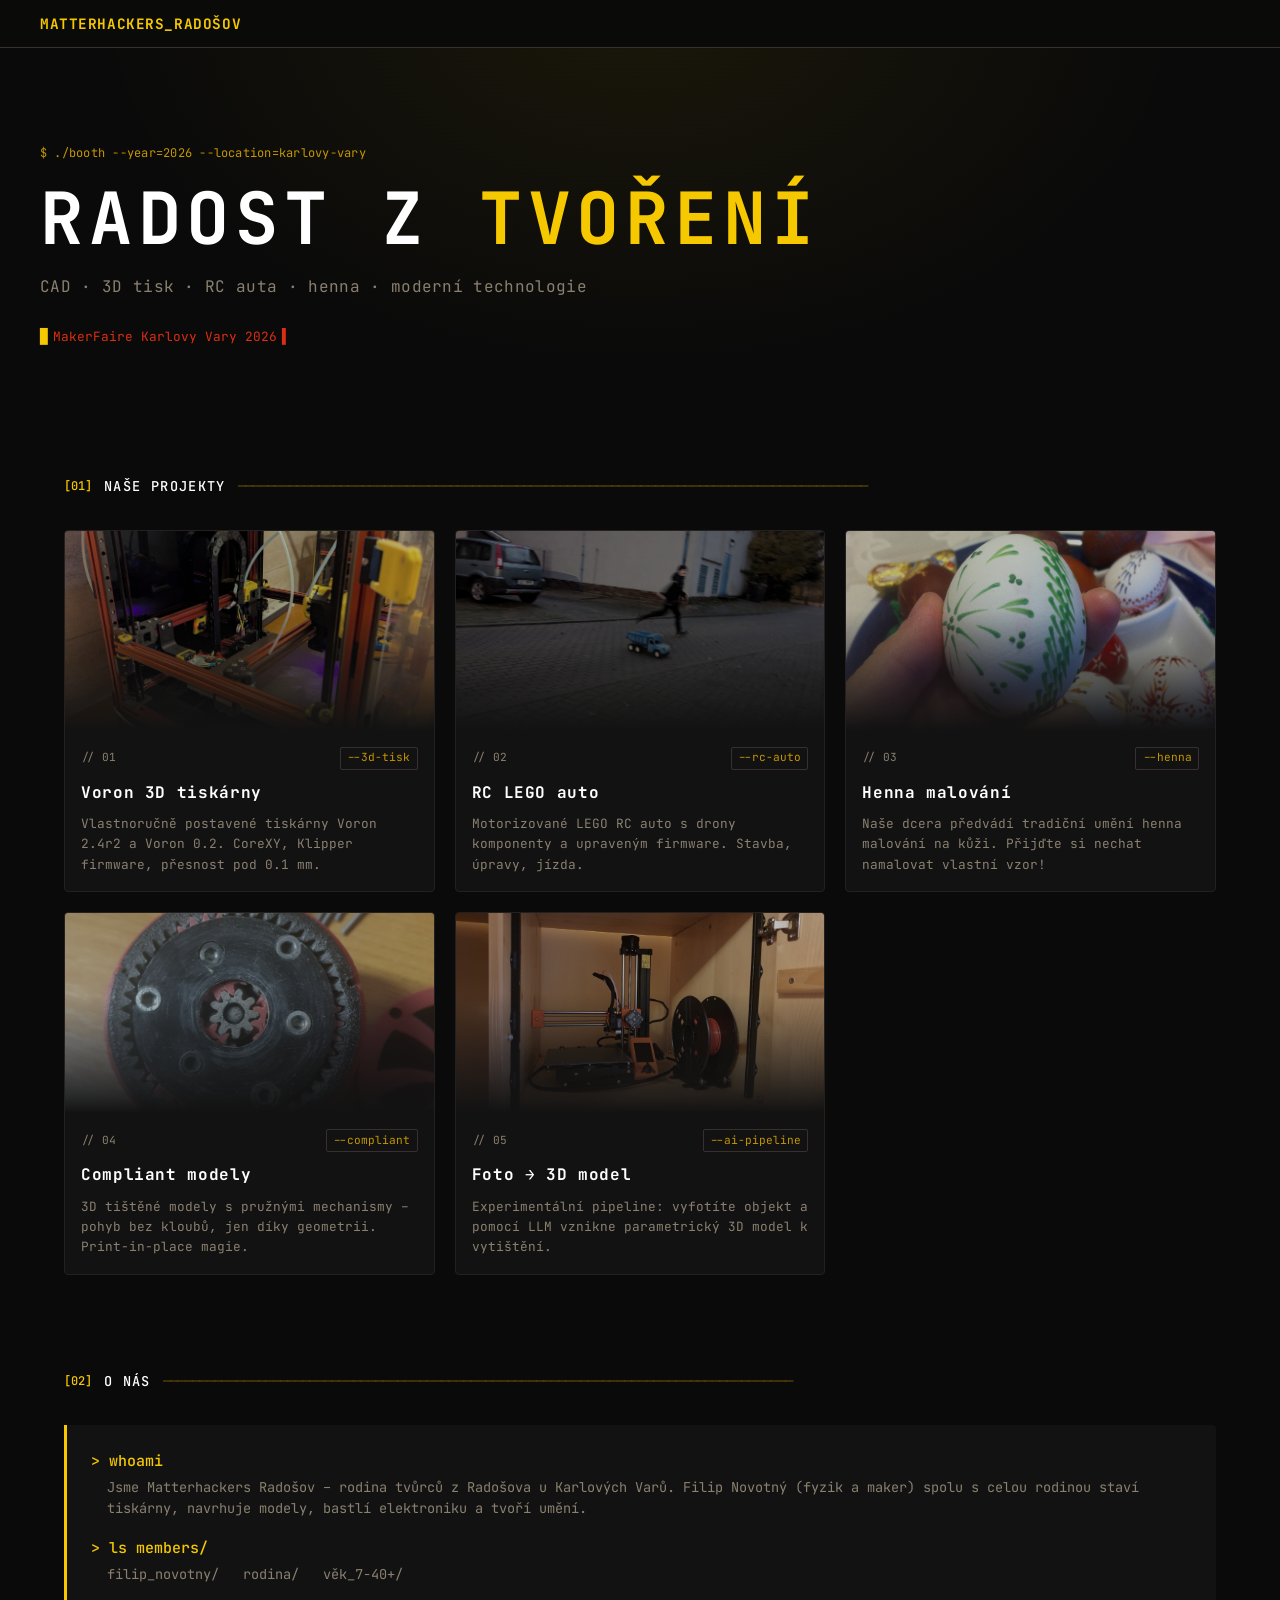
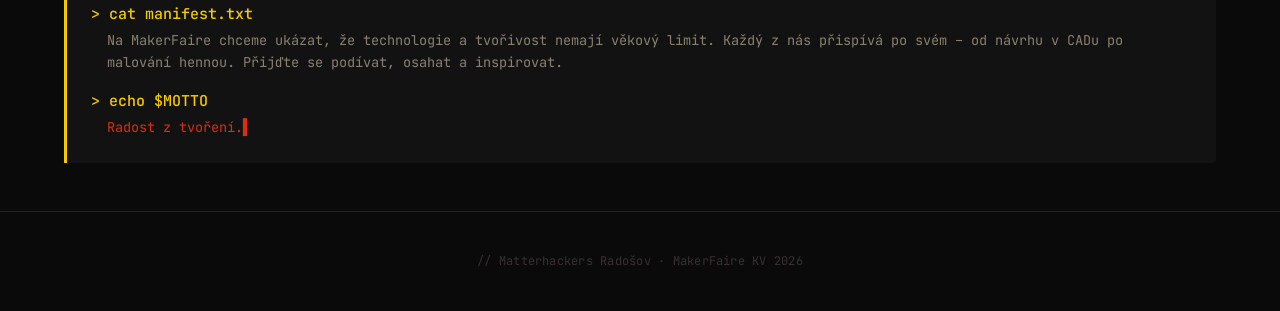
==== index.html @ 2a4dcbb8 "Add root index.html redirect for GitHub Pages" ====
<!DOCTYPE html>
<html><head>
  <meta charset="UTF-8">
  <meta http-equiv="refresh" content="0; url=web/index-v2.html">
  <script>window.location.replace("web/index-v2.html")</script>
</head><body></body></html>
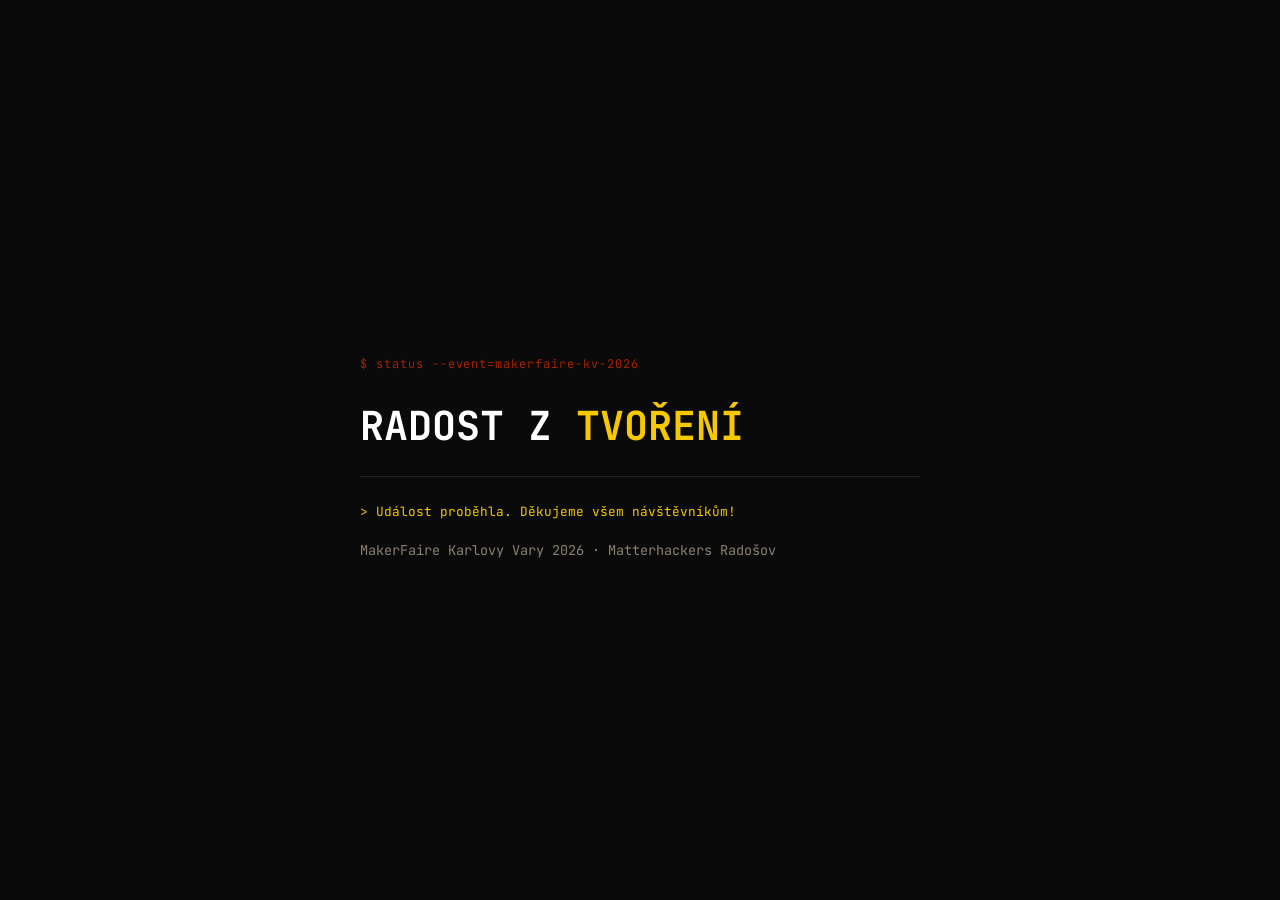
==== commit 6c4e4d91: "Take down site: event concluded, show thank-you page" ====
--- a/index.html
+++ b/index.html
@@ -1,6 +1,38 @@
 <!DOCTYPE html>
-<html><head>
+<html lang="cs">
+<head>
   <meta charset="UTF-8">
-  <meta http-equiv="refresh" content="0; url=web/index-v2.html">
-  <script>window.location.replace("web/index-v2.html")</script>
-</head><body></body></html>
+  <meta name="viewport" content="width=device-width, initial-scale=1.0">
+  <title>Matterhackers Radošov – MakerFaire KV 2026</title>
+  <link href="https://fonts.googleapis.com/css2?family=JetBrains+Mono:wght@400;700&display=swap" rel="stylesheet">
+  <style>
+    *, *::before, *::after { margin: 0; padding: 0; box-sizing: border-box; }
+    body {
+      font-family: 'JetBrains Mono', monospace;
+      background: #0a0a0a;
+      color: #e8e0d8;
+      min-height: 100vh;
+      display: flex;
+      align-items: center;
+      justify-content: center;
+      padding: 2rem;
+    }
+    .wrap { max-width: 560px; width: 100%; }
+    .label { font-size: 0.75rem; color: #a52200; margin-bottom: 1.5rem; letter-spacing: 0.08em; }
+    h1 { font-size: clamp(1.75rem, 5vw, 2.5rem); color: #fff; margin-bottom: 0.5rem; }
+    h1 span { color: #f5c800; }
+    p { color: #8a8070; font-size: 0.85rem; line-height: 1.7; margin-top: 1rem; }
+    .divider { border: none; border-top: 1px solid #242020; margin: 1.5rem 0; }
+    .prompt { color: #f5c800; font-size: 0.8rem; }
+  </style>
+</head>
+<body>
+  <div class="wrap">
+    <p class="label">$ status --event=makerfaire-kv-2026</p>
+    <h1>RADOST Z <span>TVOŘENÍ</span></h1>
+    <hr class="divider">
+    <p class="prompt">&gt; Událost proběhla. Děkujeme všem návštěvníkům!</p>
+    <p>MakerFaire Karlovy Vary 2026 · Matterhackers Radošov</p>
+  </div>
+</body>
+</html>
